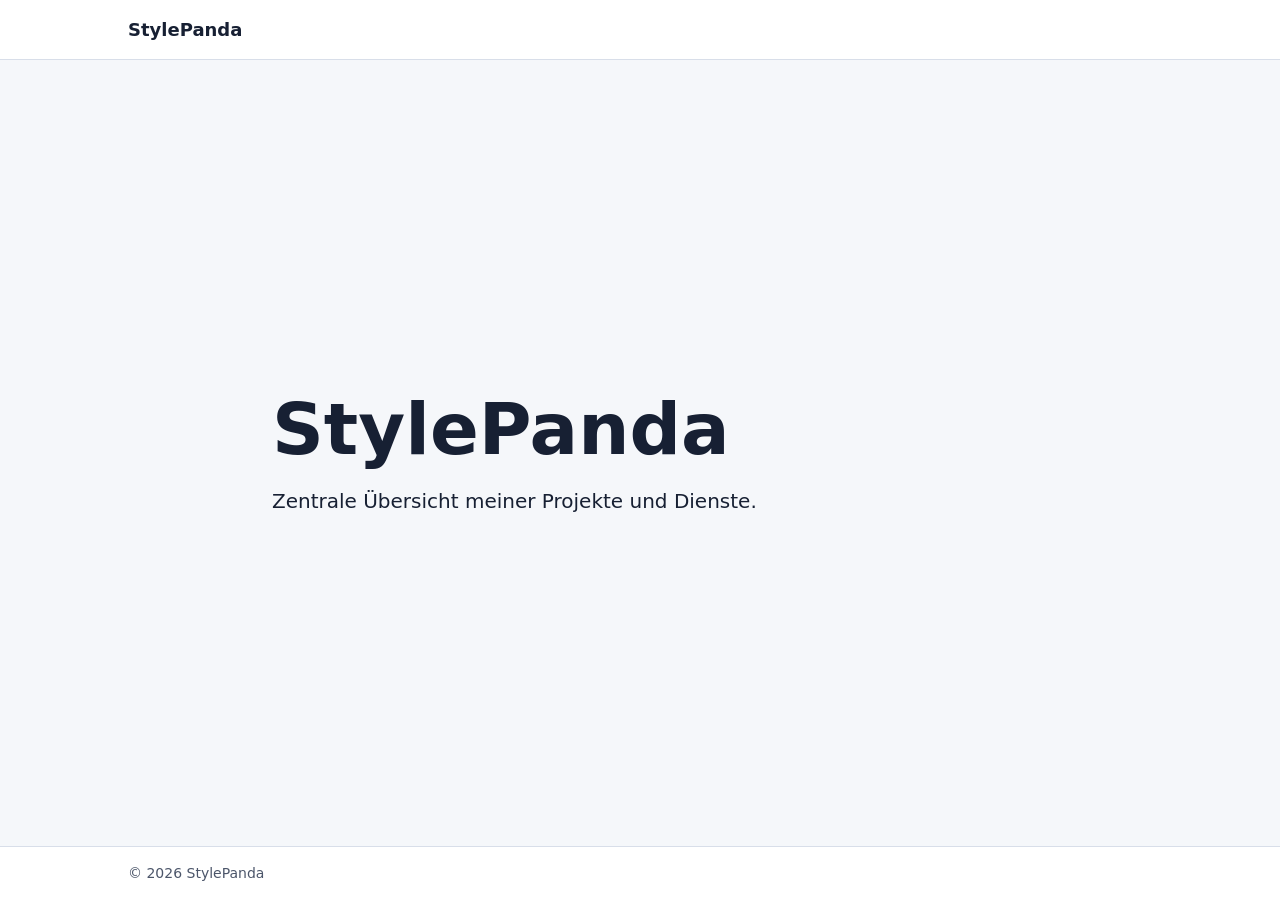
==== index.html @ 568612d7 "Add StylePanda technical website baseline" ====
<!doctype html>
<html lang="de">
<head>
    <meta charset="utf-8">
    <meta name="viewport" content="width=device-width, initial-scale=1">

    <title>StylePanda – Projekte und Dienste</title>
    <meta name="description" content="StylePanda ist die zentrale Übersicht meiner Projekte und Dienste.">
    <link rel="canonical" href="https://stylepanda.me/">

    <meta property="og:type" content="website">
    <meta property="og:locale" content="de_DE">
    <meta property="og:site_name" content="StylePanda">
    <meta property="og:title" content="StylePanda – Projekte und Dienste">
    <meta property="og:description" content="Zentrale Übersicht meiner Projekte und Dienste.">
    <meta property="og:url" content="https://stylepanda.me/">

    <meta name="twitter:card" content="summary">
    <meta name="twitter:title" content="StylePanda – Projekte und Dienste">
    <meta name="twitter:description" content="Zentrale Übersicht meiner Projekte und Dienste.">

    <link rel="stylesheet" href="/assets/css/main.css">
</head>
<body>
    <a class="skip-link" href="#main-content">Zum Inhalt springen</a>

    <header class="site-header">
        <div class="container">
            <a class="site-name" href="/" aria-label="StylePanda Startseite">StylePanda</a>
        </div>
    </header>

    <main id="main-content" class="site-main">
        <div class="container intro">
            <h1>StylePanda</h1>
            <p>Zentrale Übersicht meiner Projekte und Dienste.</p>
        </div>
    </main>

    <footer class="site-footer">
        <div class="container">
            <p>&copy; 2026 StylePanda</p>
        </div>
    </footer>
</body>
</html>
---- assets/css/main.css ----
:root {
    color-scheme: light;
    font-family: system-ui, -apple-system, BlinkMacSystemFont, "Segoe UI", sans-serif;
    line-height: 1.5;
    color: #172033;
    background: #f5f7fa;
}

*,
*::before,
*::after {
    box-sizing: border-box;
}

html {
    min-width: 20rem;
}

body {
    min-height: 100vh;
    margin: 0;
    display: flex;
    flex-direction: column;
    background: #f5f7fa;
}

a {
    color: #174ea6;
    text-underline-offset: 0.2em;
}

a:hover {
    text-decoration-thickness: 0.15em;
}

a:focus-visible {
    outline: 0.2rem solid #174ea6;
    outline-offset: 0.2rem;
    border-radius: 0.15rem;
}

.skip-link {
    position: fixed;
    top: 0.75rem;
    left: 0.75rem;
    z-index: 10;
    padding: 0.65rem 0.85rem;
    background: #ffffff;
    transform: translateY(-200%);
}

.skip-link:focus {
    transform: translateY(0);
}

.container {
    width: min(100% - 2rem, 64rem);
    margin-inline: auto;
}

.site-header,
.site-footer {
    padding-block: 1rem;
    background: #ffffff;
}

.site-header {
    border-bottom: 1px solid #d8dee9;
}

.site-name {
    color: inherit;
    font-size: 1.125rem;
    font-weight: 700;
    text-decoration: none;
}

.site-main {
    flex: 1;
    display: grid;
    align-items: center;
    padding-block: clamp(3rem, 10vw, 8rem);
}

.intro {
    max-width: 46rem;
}

.intro h1 {
    margin: 0;
    font-size: clamp(2.25rem, 8vw, 4.5rem);
    line-height: 1.1;
}

.intro p {
    max-width: 42rem;
    margin-block: 1rem 0;
    font-size: clamp(1rem, 2.5vw, 1.25rem);
}

.intro .eyebrow {
    margin-block: 0 0.5rem;
    font-size: 0.875rem;
    font-weight: 700;
    letter-spacing: 0.08em;
    text-transform: uppercase;
}

.site-footer {
    border-top: 1px solid #d8dee9;
    color: #4c566a;
    font-size: 0.875rem;
}

.site-footer p {
    margin: 0;
}

@media (max-width: 30rem) {
    .container {
        width: min(100% - 1.5rem, 64rem);
    }
}

@media (prefers-reduced-motion: reduce) {
    *,
    *::before,
    *::after {
        scroll-behavior: auto !important;
        transition-duration: 0.01ms !important;
        animation-duration: 0.01ms !important;
        animation-iteration-count: 1 !important;
    }
}
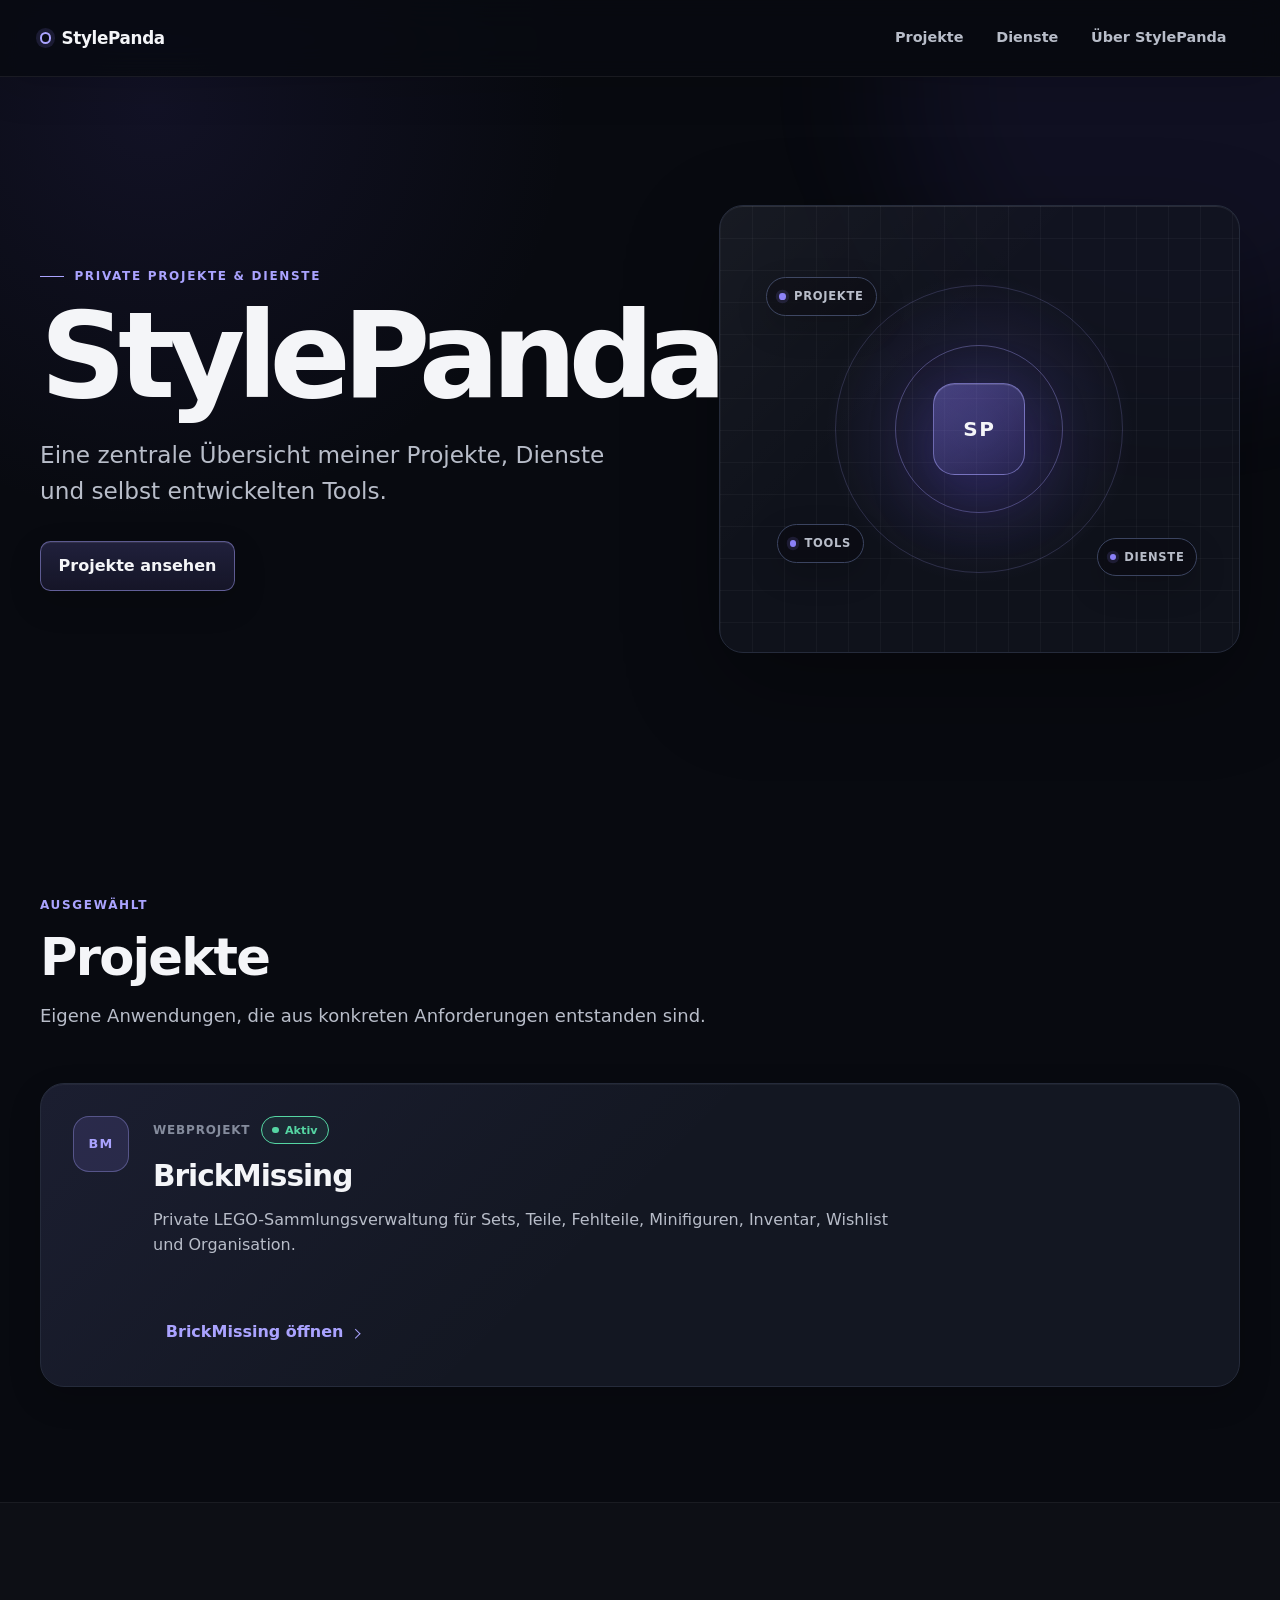
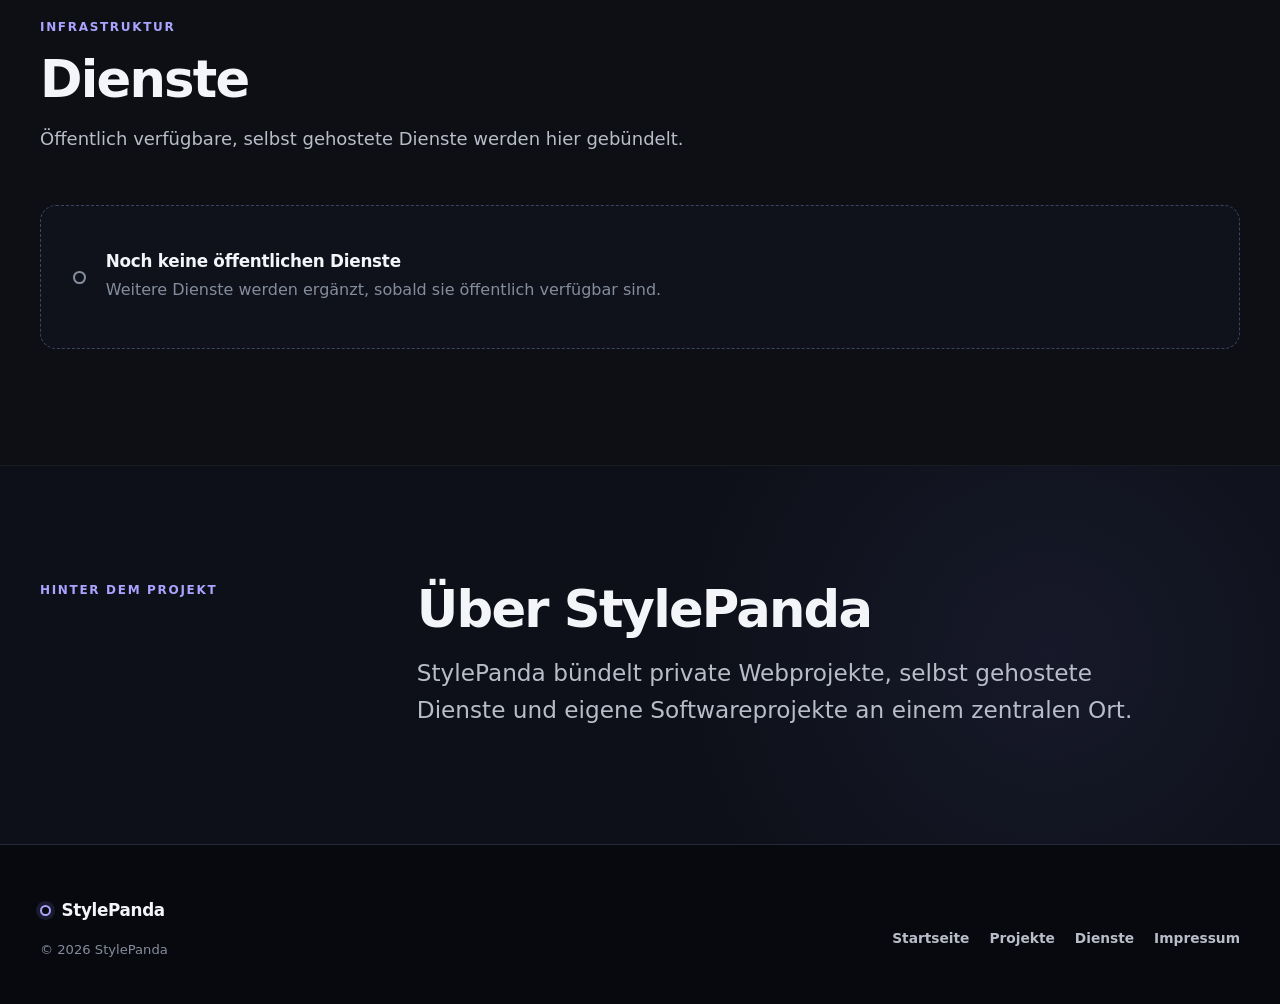
==== commit 864e0ae2: "Build StylePanda landing page" ====
--- a/index.html
+++ b/index.html
@@ -4,42 +4,134 @@
     <meta charset="utf-8">
     <meta name="viewport" content="width=device-width, initial-scale=1">
 
-    <title>StylePanda – Projekte und Dienste</title>
-    <meta name="description" content="StylePanda ist die zentrale Übersicht meiner Projekte und Dienste.">
+    <title>StylePanda – Projekte, Dienste und eigene Tools</title>
+    <meta name="description" content="StylePanda bündelt private Webprojekte, selbst gehostete Dienste und eigene Softwareprojekte an einem zentralen Ort.">
     <link rel="canonical" href="https://stylepanda.me/">
 
     <meta property="og:type" content="website">
     <meta property="og:locale" content="de_DE">
     <meta property="og:site_name" content="StylePanda">
-    <meta property="og:title" content="StylePanda – Projekte und Dienste">
-    <meta property="og:description" content="Zentrale Übersicht meiner Projekte und Dienste.">
+    <meta property="og:title" content="StylePanda – Projekte, Dienste und eigene Tools">
+    <meta property="og:description" content="Eine zentrale Übersicht meiner Projekte, Dienste und selbst entwickelten Tools.">
     <meta property="og:url" content="https://stylepanda.me/">
 
     <meta name="twitter:card" content="summary">
-    <meta name="twitter:title" content="StylePanda – Projekte und Dienste">
-    <meta name="twitter:description" content="Zentrale Übersicht meiner Projekte und Dienste.">
+    <meta name="twitter:title" content="StylePanda – Projekte, Dienste und eigene Tools">
+    <meta name="twitter:description" content="Eine zentrale Übersicht meiner Projekte, Dienste und selbst entwickelten Tools.">
 
     <link rel="stylesheet" href="/assets/css/main.css">
 </head>
-<body>
+<body id="startseite">
     <a class="skip-link" href="#main-content">Zum Inhalt springen</a>
 
     <header class="site-header">
-        <div class="container">
-            <a class="site-name" href="/" aria-label="StylePanda Startseite">StylePanda</a>
+        <div class="container header-inner">
+            <a class="site-name" href="#startseite" aria-label="StylePanda Startseite">
+                <span class="brand-dot" aria-hidden="true"></span>
+                StylePanda
+            </a>
+
+            <nav class="site-nav" aria-label="Hauptnavigation">
+                <ul>
+                    <li><a href="#projekte">Projekte</a></li>
+                    <li><a href="#dienste">Dienste</a></li>
+                    <li><a href="#ueber">Über StylePanda</a></li>
+                </ul>
+            </nav>
         </div>
     </header>
 
-    <main id="main-content" class="site-main">
-        <div class="container intro">
-            <h1>StylePanda</h1>
-            <p>Zentrale Übersicht meiner Projekte und Dienste.</p>
-        </div>
+    <main id="main-content">
+        <section class="hero" aria-labelledby="hero-title">
+            <div class="container hero-grid">
+                <div class="hero-copy">
+                    <p class="section-label"><span aria-hidden="true"></span> Private Projekte &amp; Dienste</p>
+                    <h1 id="hero-title">StylePanda</h1>
+                    <p class="hero-lead">Eine zentrale Übersicht meiner Projekte, Dienste und selbst entwickelten Tools.</p>
+                    <a class="button-link" href="#projekte">Projekte ansehen</a>
+                </div>
+
+                <div class="hero-visual" aria-hidden="true">
+                    <div class="visual-orbit visual-orbit-outer"></div>
+                    <div class="visual-orbit visual-orbit-inner"></div>
+                    <div class="visual-core">SP</div>
+                    <div class="visual-node visual-node-projects">Projekte</div>
+                    <div class="visual-node visual-node-services">Dienste</div>
+                    <div class="visual-node visual-node-tools">Tools</div>
+                </div>
+            </div>
+        </section>
+
+        <section id="projekte" class="content-section" aria-labelledby="projects-title">
+            <div class="container">
+                <div class="section-heading">
+                    <p class="section-label">Ausgewählt</p>
+                    <h2 id="projects-title">Projekte</h2>
+                    <p>Eigene Anwendungen, die aus konkreten Anforderungen entstanden sind.</p>
+                </div>
+
+                <div class="project-grid">
+                    <article class="project-card">
+                        <div class="project-monogram" aria-hidden="true">BM</div>
+                        <div class="project-content">
+                            <div class="card-meta">
+                                <span class="category">Webprojekt</span>
+                                <span class="status status-active"><span aria-hidden="true"></span>Aktiv</span>
+                            </div>
+                            <h3>BrickMissing</h3>
+                            <p>Private LEGO-Sammlungsverwaltung für Sets, Teile, Fehlteile, Minifiguren, Inventar, Wishlist und Organisation.</p>
+                        </div>
+                        <a class="card-link" href="https://brickmissing.stylepanda.me/">BrickMissing öffnen</a>
+                    </article>
+                </div>
+            </div>
+        </section>
+
+        <section id="dienste" class="content-section section-secondary" aria-labelledby="services-title">
+            <div class="container">
+                <div class="section-heading">
+                    <p class="section-label">Infrastruktur</p>
+                    <h2 id="services-title">Dienste</h2>
+                    <p>Öffentlich verfügbare, selbst gehostete Dienste werden hier gebündelt.</p>
+                </div>
+
+                <div class="empty-state">
+                    <span class="empty-state-mark" aria-hidden="true"></span>
+                    <div>
+                        <h3>Noch keine öffentlichen Dienste</h3>
+                        <p>Weitere Dienste werden ergänzt, sobald sie öffentlich verfügbar sind.</p>
+                    </div>
+                </div>
+            </div>
+        </section>
+
+        <section id="ueber" class="content-section about-section" aria-labelledby="about-title">
+            <div class="container about-grid">
+                <p class="section-label">Hinter dem Projekt</p>
+                <div class="about-copy">
+                    <h2 id="about-title">Über StylePanda</h2>
+                    <p>StylePanda bündelt private Webprojekte, selbst gehostete Dienste und eigene Softwareprojekte an einem zentralen Ort.</p>
+                </div>
+            </div>
+        </section>
     </main>
 
     <footer class="site-footer">
-        <div class="container">
-            <p>&copy; 2026 StylePanda</p>
+        <div class="container footer-grid">
+            <div>
+                <a class="site-name footer-brand" href="#startseite">
+                    <span class="brand-dot" aria-hidden="true"></span>
+                    StylePanda
+                </a>
+                <p class="copyright">&copy; 2026 StylePanda</p>
+            </div>
+
+            <nav class="footer-nav" aria-label="Footer-Navigation">
+                <a href="#startseite">Startseite</a>
+                <a href="#projekte">Projekte</a>
+                <a href="#dienste">Dienste</a>
+                <a href="https://brickmissing.stylepanda.me/impressum/">Impressum</a>
+            </nav>
         </div>
     </footer>
 </body>
--- a/assets/css/main.css
+++ b/assets/css/main.css
@@ -1,11 +1,33 @@
+/* 1. Tokens */
 :root {
-    color-scheme: light;
-    font-family: system-ui, -apple-system, BlinkMacSystemFont, "Segoe UI", sans-serif;
-    line-height: 1.5;
-    color: #172033;
-    background: #f5f7fa;
-}
-
+    color-scheme: dark;
+    --background: #080a10;
+    --background-secondary: #0d1018;
+    --surface: #131722;
+    --surface-hover: #181d2a;
+    --border: #252b3b;
+    --border-strong: #3b4460;
+    --text-primary: #f4f5f8;
+    --text-secondary: #b8bdc9;
+    --text-muted: #858c9d;
+    --accent: #8b80f9;
+    --accent-hover: #aaa3ff;
+    --accent-soft: rgba(139, 128, 249, 0.14);
+    --success: #55d6a3;
+    --warning: #e4b85d;
+    --error: #f27d8e;
+    --shadow-small: 0 0.75rem 2rem rgba(0, 0, 0, 0.18);
+    --shadow-large: 0 2rem 6rem rgba(0, 0, 0, 0.32);
+    --radius-small: 0.65rem;
+    --radius-medium: 1rem;
+    --radius-large: 1.5rem;
+    --container: 75rem;
+    font-family: Inter, system-ui, -apple-system, BlinkMacSystemFont, "Segoe UI", Arial, sans-serif;
+    line-height: 1.6;
+    font-synthesis: none;
+}
+
+/* 2. Reset and base */
 *,
 *::before,
 *::after {
@@ -13,7 +35,8 @@
 }
 
 html {
-    min-width: 20rem;
+    scroll-behavior: smooth;
+    scroll-padding-top: 6.5rem;
 }
 
 body {
@@ -21,31 +44,798 @@
     margin: 0;
     display: flex;
     flex-direction: column;
-    background: #f5f7fa;
+    color: var(--text-primary);
+    background:
+        radial-gradient(circle at 12% 4%, rgba(91, 75, 194, 0.12), transparent 26rem),
+        var(--background);
+    -webkit-font-smoothing: antialiased;
+    text-rendering: optimizeLegibility;
+}
+
+main {
+    flex: 1;
+}
+
+h1,
+h2,
+h3,
+p {
+    margin-top: 0;
+}
+
+h1,
+h2,
+h3 {
+    letter-spacing: -0.035em;
+    line-height: 1.12;
 }
 
 a {
-    color: #174ea6;
-    text-underline-offset: 0.2em;
-}
-
-a:hover {
-    text-decoration-thickness: 0.15em;
-}
-
-a:focus-visible {
-    outline: 0.2rem solid #174ea6;
-    outline-offset: 0.2rem;
-    border-radius: 0.15rem;
-}
-
+    color: inherit;
+    text-underline-offset: 0.22em;
+}
+
+::selection {
+    color: var(--text-primary);
+    background: rgba(139, 128, 249, 0.35);
+}
+
+/* 3. Layout */
+.container {
+    width: min(calc(100% - 3rem), var(--container));
+    margin-inline: auto;
+}
+
+.content-section {
+    padding-block: clamp(5rem, 9vw, 8rem);
+    scroll-margin-top: 5rem;
+}
+
+.section-secondary {
+    border-block: 1px solid rgba(255, 255, 255, 0.055);
+    background: rgba(255, 255, 255, 0.018);
+}
+
+.section-heading {
+    max-width: 42rem;
+    margin-bottom: clamp(2rem, 5vw, 3.25rem);
+}
+
+.section-heading h2,
+.about-copy h2 {
+    margin-bottom: 1rem;
+    font-size: clamp(2rem, 5vw, 3.2rem);
+}
+
+.section-heading > p:last-child,
+.about-copy p {
+    margin-bottom: 0;
+    color: var(--text-secondary);
+    font-size: clamp(1rem, 2vw, 1.125rem);
+}
+
+.section-label {
+    margin-bottom: 0.85rem;
+    color: var(--accent-hover);
+    font-size: 0.75rem;
+    font-weight: 750;
+    letter-spacing: 0.14em;
+    text-transform: uppercase;
+}
+
+/* 4. Header */
+.site-header {
+    position: sticky;
+    top: 0;
+    z-index: 20;
+    border-bottom: 1px solid rgba(255, 255, 255, 0.07);
+    background: rgba(8, 10, 16, 0.82);
+    box-shadow: 0 0.75rem 2.5rem rgba(0, 0, 0, 0.12);
+    backdrop-filter: blur(1rem) saturate(130%);
+    -webkit-backdrop-filter: blur(1rem) saturate(130%);
+}
+
+.header-inner {
+    min-height: 4.75rem;
+    display: flex;
+    align-items: center;
+    justify-content: space-between;
+    gap: 2rem;
+}
+
+.site-name {
+    min-height: 2.75rem;
+    display: inline-flex;
+    align-items: center;
+    gap: 0.65rem;
+    font-size: 1.05rem;
+    font-weight: 760;
+    letter-spacing: -0.02em;
+    text-decoration: none;
+}
+
+.brand-dot {
+    width: 0.7rem;
+    height: 0.7rem;
+    border: 2px solid var(--accent-hover);
+    border-radius: 50%;
+    box-shadow: 0 0 0 0.25rem var(--accent-soft);
+}
+
+.site-nav ul {
+    margin: 0;
+    padding: 0;
+    display: flex;
+    align-items: center;
+    gap: 0.35rem;
+    list-style: none;
+}
+
+.site-nav a,
+.footer-nav a {
+    color: var(--text-secondary);
+    text-decoration: none;
+}
+
+.site-nav a {
+    min-height: 2.75rem;
+    padding-inline: 0.85rem;
+    display: inline-flex;
+    align-items: center;
+    border-radius: var(--radius-small);
+    font-size: 0.9rem;
+    font-weight: 600;
+}
+
+.site-nav a:hover,
+.footer-nav a:hover {
+    color: var(--text-primary);
+}
+
+.site-nav a:hover {
+    background: rgba(255, 255, 255, 0.045);
+}
+
+/* 5. Hero */
+.hero {
+    position: relative;
+    overflow: hidden;
+    padding-block: clamp(5rem, 10vw, 9rem);
+}
+
+.hero::before {
+    content: "";
+    position: absolute;
+    width: 36rem;
+    height: 36rem;
+    top: -18rem;
+    right: -12rem;
+    border-radius: 50%;
+    background: rgba(96, 78, 222, 0.09);
+    filter: blur(4rem);
+    pointer-events: none;
+}
+
+.hero-grid {
+    display: grid;
+    grid-template-columns: minmax(0, 1.05fr) minmax(20rem, 0.95fr);
+    align-items: center;
+    gap: clamp(3rem, 8vw, 7rem);
+}
+
+.hero-copy {
+    position: relative;
+    z-index: 1;
+}
+
+.hero-copy .section-label {
+    display: flex;
+    align-items: center;
+    gap: 0.65rem;
+}
+
+.hero-copy .section-label span {
+    width: 1.5rem;
+    height: 1px;
+    background: currentColor;
+}
+
+.hero h1 {
+    margin-bottom: 1.5rem;
+    font-size: clamp(4rem, 10vw, 7.5rem);
+    font-weight: 780;
+    letter-spacing: -0.07em;
+    line-height: 0.94;
+    text-wrap: balance;
+}
+
+.hero-lead {
+    max-width: 39rem;
+    margin-bottom: 2rem;
+    color: var(--text-secondary);
+    font-size: clamp(1.15rem, 2.7vw, 1.45rem);
+    line-height: 1.55;
+}
+
+.button-link {
+    min-height: 3rem;
+    width: fit-content;
+    padding: 0.7rem 1.1rem;
+    display: inline-flex;
+    align-items: center;
+    justify-content: center;
+    border: 1px solid rgba(170, 163, 255, 0.48);
+    border-radius: var(--radius-small);
+    color: var(--text-primary);
+    background: linear-gradient(180deg, rgba(139, 128, 249, 0.19), rgba(139, 128, 249, 0.1));
+    box-shadow: inset 0 1px rgba(255, 255, 255, 0.08), var(--shadow-small);
+    font-weight: 700;
+    text-decoration: none;
+}
+
+.button-link:hover {
+    border-color: var(--accent-hover);
+    background: linear-gradient(180deg, rgba(139, 128, 249, 0.27), rgba(139, 128, 249, 0.14));
+}
+
+.hero-visual {
+    position: relative;
+    min-height: 28rem;
+    overflow: hidden;
+    border: 1px solid var(--border);
+    border-radius: var(--radius-large);
+    background:
+        linear-gradient(rgba(255, 255, 255, 0.035) 1px, transparent 1px),
+        linear-gradient(90deg, rgba(255, 255, 255, 0.035) 1px, transparent 1px),
+        radial-gradient(circle at 50% 50%, rgba(125, 107, 237, 0.2), transparent 45%),
+        rgba(18, 21, 32, 0.72);
+    background-size: 2rem 2rem, 2rem 2rem, auto, auto;
+    box-shadow: inset 0 1px rgba(255, 255, 255, 0.07), var(--shadow-large);
+}
+
+.hero-visual::after {
+    content: "";
+    position: absolute;
+    inset: 0;
+    background: linear-gradient(135deg, rgba(255, 255, 255, 0.035), transparent 38%);
+    pointer-events: none;
+}
+
+.visual-orbit,
+.visual-core,
+.visual-node {
+    position: absolute;
+}
+
+.visual-orbit {
+    top: 50%;
+    left: 50%;
+    border: 1px solid rgba(170, 163, 255, 0.19);
+    border-radius: 50%;
+    transform: translate(-50%, -50%);
+}
+
+.visual-orbit-outer {
+    width: 18rem;
+    height: 18rem;
+}
+
+.visual-orbit-inner {
+    width: 10.5rem;
+    height: 10.5rem;
+    border-color: rgba(170, 163, 255, 0.35);
+}
+
+.visual-core {
+    width: 5.75rem;
+    height: 5.75rem;
+    top: 50%;
+    left: 50%;
+    display: grid;
+    place-items: center;
+    border: 1px solid rgba(170, 163, 255, 0.52);
+    border-radius: 1.35rem;
+    color: var(--text-primary);
+    background: linear-gradient(145deg, rgba(139, 128, 249, 0.38), rgba(58, 48, 130, 0.32));
+    box-shadow: 0 1.25rem 4rem rgba(71, 53, 175, 0.32), inset 0 1px rgba(255, 255, 255, 0.13);
+    font-size: 1.25rem;
+    font-weight: 800;
+    letter-spacing: 0.08em;
+    transform: translate(-50%, -50%);
+}
+
+.visual-node {
+    min-height: 2.4rem;
+    padding: 0.45rem 0.75rem;
+    display: flex;
+    align-items: center;
+    border: 1px solid var(--border-strong);
+    border-radius: 999px;
+    color: var(--text-secondary);
+    background: rgba(10, 12, 19, 0.82);
+    box-shadow: var(--shadow-small);
+    font-size: 0.72rem;
+    font-weight: 700;
+    letter-spacing: 0.06em;
+    text-transform: uppercase;
+}
+
+.visual-node::before {
+    content: "";
+    width: 0.42rem;
+    height: 0.42rem;
+    margin-right: 0.5rem;
+    border-radius: 50%;
+    background: var(--accent);
+    box-shadow: 0 0 0 0.2rem var(--accent-soft);
+}
+
+.visual-node-projects {
+    top: 16%;
+    left: 9%;
+}
+
+.visual-node-services {
+    right: 8%;
+    bottom: 17%;
+}
+
+.visual-node-tools {
+    left: 11%;
+    bottom: 20%;
+}
+
+/* 6. Sections */
+.about-section {
+    background:
+        radial-gradient(circle at 82% 50%, rgba(139, 128, 249, 0.08), transparent 24rem),
+        var(--background-secondary);
+}
+
+.about-grid {
+    display: grid;
+    grid-template-columns: minmax(10rem, 0.5fr) minmax(0, 1.5fr);
+    align-items: start;
+    gap: clamp(2rem, 8vw, 8rem);
+}
+
+.about-copy {
+    max-width: 47rem;
+}
+
+.about-copy p {
+    font-size: clamp(1.15rem, 2.5vw, 1.45rem);
+}
+
+.empty-state {
+    min-height: 9rem;
+    padding: clamp(1.4rem, 4vw, 2rem);
+    display: flex;
+    align-items: center;
+    gap: 1.25rem;
+    border: 1px dashed var(--border-strong);
+    border-radius: var(--radius-medium);
+    background: rgba(19, 23, 34, 0.5);
+}
+
+.empty-state-mark {
+    width: 0.8rem;
+    height: 0.8rem;
+    flex: 0 0 auto;
+    border: 2px solid var(--text-muted);
+    border-radius: 50%;
+}
+
+.empty-state h3 {
+    margin-bottom: 0.35rem;
+    font-size: 1.05rem;
+    letter-spacing: -0.015em;
+}
+
+.empty-state p {
+    margin-bottom: 0;
+    color: var(--text-muted);
+}
+
+/* 7. Cards */
+.project-grid {
+    display: grid;
+    grid-template-columns: repeat(auto-fit, minmax(min(100%, 24rem), 1fr));
+    gap: 1.25rem;
+}
+
+.project-card {
+    min-height: 19rem;
+    padding: clamp(1.4rem, 4vw, 2rem);
+    display: grid;
+    grid-template-columns: auto minmax(0, 1fr);
+    grid-template-rows: 1fr auto;
+    gap: 1.5rem;
+    border: 1px solid var(--border);
+    border-radius: var(--radius-large);
+    background:
+        linear-gradient(135deg, rgba(139, 128, 249, 0.065), transparent 48%),
+        var(--surface);
+    box-shadow: inset 0 1px rgba(255, 255, 255, 0.045), var(--shadow-small);
+    transition: transform 180ms ease, border-color 180ms ease, background-color 180ms ease, box-shadow 180ms ease;
+}
+
+.project-monogram {
+    width: 3.5rem;
+    height: 3.5rem;
+    display: grid;
+    place-items: center;
+    border: 1px solid rgba(170, 163, 255, 0.35);
+    border-radius: 1rem;
+    color: var(--accent-hover);
+    background: var(--accent-soft);
+    font-size: 0.8rem;
+    font-weight: 800;
+    letter-spacing: 0.09em;
+}
+
+.project-content h3 {
+    margin-bottom: 0.85rem;
+    font-size: clamp(1.45rem, 3vw, 1.85rem);
+}
+
+.project-content > p {
+    max-width: 48rem;
+    margin-bottom: 0;
+    color: var(--text-secondary);
+}
+
+.card-meta {
+    margin-bottom: 1rem;
+    display: flex;
+    flex-wrap: wrap;
+    align-items: center;
+    gap: 0.65rem;
+}
+
+.category {
+    color: var(--text-muted);
+    font-size: 0.75rem;
+    font-weight: 700;
+    letter-spacing: 0.07em;
+    text-transform: uppercase;
+}
+
+.card-link {
+    min-height: 2.75rem;
+    width: fit-content;
+    padding: 0.5rem 0.8rem;
+    grid-column: 2;
+    display: inline-flex;
+    align-items: center;
+    gap: 0.55rem;
+    align-self: end;
+    border-radius: var(--radius-small);
+    color: var(--accent-hover);
+    font-weight: 700;
+    text-decoration: none;
+}
+
+.card-link::after {
+    content: "";
+    width: 0.45rem;
+    height: 0.45rem;
+    border-top: 0.12rem solid currentColor;
+    border-right: 0.12rem solid currentColor;
+    transform: translateY(0.08rem) rotate(45deg);
+}
+
+.card-link:hover {
+    background: var(--accent-soft);
+}
+
+/* 8. Status */
+.status {
+    min-height: 1.75rem;
+    padding-inline: 0.65rem;
+    display: inline-flex;
+    align-items: center;
+    gap: 0.4rem;
+    border: 1px solid currentColor;
+    border-radius: 999px;
+    font-size: 0.7rem;
+    font-weight: 760;
+    line-height: 1;
+}
+
+.status span {
+    width: 0.4rem;
+    height: 0.4rem;
+    border-radius: 50%;
+    background: currentColor;
+}
+
+.status-active {
+    color: var(--success);
+    background: rgba(85, 214, 163, 0.08);
+}
+
+.status-development {
+    color: var(--accent-hover);
+    background: var(--accent-soft);
+}
+
+.status-maintenance {
+    color: var(--warning);
+    background: rgba(228, 184, 93, 0.08);
+}
+
+.status-archived {
+    color: var(--text-muted);
+    background: rgba(133, 140, 157, 0.08);
+}
+
+.status-error {
+    color: var(--error);
+    background: rgba(242, 125, 142, 0.08);
+}
+
+/* 9. Footer */
+.site-footer {
+    padding-block: 2.75rem;
+    border-top: 1px solid var(--border);
+    background: #07090e;
+}
+
+.footer-grid {
+    display: flex;
+    align-items: flex-end;
+    justify-content: space-between;
+    gap: 2rem;
+}
+
+.footer-brand {
+    margin-bottom: 0.4rem;
+}
+
+.copyright {
+    margin-bottom: 0;
+    color: var(--text-muted);
+    font-size: 0.82rem;
+}
+
+.footer-nav {
+    display: flex;
+    flex-wrap: wrap;
+    justify-content: flex-end;
+    gap: 0.25rem 1.25rem;
+}
+
+.footer-nav a {
+    min-height: 2.75rem;
+    display: inline-flex;
+    align-items: center;
+    font-size: 0.86rem;
+    font-weight: 600;
+}
+
+/* 10. 404 */
+.error-page {
+    background:
+        radial-gradient(circle at 50% 35%, rgba(94, 76, 210, 0.16), transparent 30rem),
+        var(--background);
+}
+
+.error-main {
+    min-height: min(46rem, calc(100vh - 10rem));
+    padding-block: clamp(4rem, 10vw, 8rem);
+    display: grid;
+    place-items: center;
+}
+
+.error-panel {
+    position: relative;
+    max-width: 49rem;
+    margin-inline: auto;
+    padding: clamp(2rem, 7vw, 4.5rem);
+    overflow: hidden;
+    border: 1px solid var(--border);
+    border-radius: var(--radius-large);
+    background: rgba(19, 23, 34, 0.76);
+    box-shadow: inset 0 1px rgba(255, 255, 255, 0.055), var(--shadow-large);
+    text-align: center;
+}
+
+.error-code {
+    position: absolute;
+    top: -2.5rem;
+    right: -0.5rem;
+    color: rgba(170, 163, 255, 0.055);
+    font-size: clamp(8rem, 28vw, 15rem);
+    font-weight: 850;
+    letter-spacing: -0.08em;
+    line-height: 1;
+    pointer-events: none;
+}
+
+.error-panel .section-label,
+.error-panel h1,
+.error-panel > p,
+.error-panel .button-link {
+    position: relative;
+}
+
+.error-panel h1 {
+    margin-bottom: 1rem;
+    font-size: clamp(2.4rem, 7vw, 4.5rem);
+}
+
+.error-panel > p:not(.section-label) {
+    max-width: 35rem;
+    margin: 0 auto 2rem;
+    color: var(--text-secondary);
+}
+
+.footer-grid-compact {
+    align-items: center;
+}
+
+/* 11. Responsive */
+@media (hover: hover) {
+    .project-card:hover {
+        border-color: var(--border-strong);
+        background-color: var(--surface-hover);
+        box-shadow: inset 0 1px rgba(255, 255, 255, 0.065), 0 1.5rem 3.5rem rgba(0, 0, 0, 0.26);
+        transform: translateY(-0.2rem);
+    }
+
+    .button-link {
+        transition: border-color 160ms ease, background 160ms ease, transform 160ms ease;
+    }
+
+    .button-link:hover {
+        transform: translateY(-0.1rem);
+    }
+}
+
+@media (max-width: 58rem) {
+    .hero-grid {
+        grid-template-columns: 1fr;
+    }
+
+    .hero-copy {
+        max-width: 46rem;
+    }
+
+    .hero-visual {
+        width: min(100%, 42rem);
+        min-height: 24rem;
+    }
+}
+
+@media (max-width: 44rem) {
+    html {
+        scroll-padding-top: 8.75rem;
+    }
+
+    .container {
+        width: min(calc(100% - 2rem), var(--container));
+    }
+
+    .header-inner {
+        padding-block: 0.6rem;
+        flex-wrap: wrap;
+        gap: 0.2rem 1rem;
+    }
+
+    .site-name {
+        min-height: 2.5rem;
+    }
+
+    .site-nav {
+        width: 100%;
+    }
+
+    .site-nav ul {
+        display: grid;
+        grid-template-columns: repeat(3, minmax(0, 1fr));
+        gap: 0.25rem;
+    }
+
+    .site-nav a {
+        min-height: 2.75rem;
+        padding-inline: 0.35rem;
+        justify-content: center;
+        text-align: center;
+        font-size: 0.78rem;
+    }
+
+    .about-grid {
+        grid-template-columns: 1fr;
+        gap: 0.5rem;
+    }
+
+    .project-card {
+        grid-template-columns: 1fr;
+        grid-template-rows: auto;
+    }
+
+    .project-monogram {
+        width: 3.1rem;
+        height: 3.1rem;
+    }
+
+    .card-link {
+        grid-column: 1;
+    }
+
+    .footer-grid {
+        align-items: flex-start;
+        flex-direction: column;
+    }
+
+    .footer-nav {
+        width: 100%;
+        justify-content: flex-start;
+        gap-inline: 1rem;
+    }
+}
+
+@media (max-width: 30rem) {
+    .hero {
+        padding-top: 4rem;
+    }
+
+    .hero h1 {
+        font-size: clamp(3.25rem, 19vw, 5rem);
+    }
+
+    .hero-visual {
+        min-height: 20rem;
+    }
+
+    .visual-orbit-outer {
+        width: 15rem;
+        height: 15rem;
+    }
+
+    .visual-orbit-inner {
+        width: 9rem;
+        height: 9rem;
+    }
+
+    .visual-node {
+        min-height: 2rem;
+        padding: 0.35rem 0.55rem;
+        font-size: 0.62rem;
+    }
+
+    .visual-node-projects {
+        top: 11%;
+        left: 5%;
+    }
+
+    .visual-node-services {
+        right: 4%;
+        bottom: 12%;
+    }
+
+    .visual-node-tools {
+        left: 5%;
+        bottom: 16%;
+    }
+
+    .empty-state {
+        align-items: flex-start;
+    }
+}
+
+/* 12. Accessibility */
 .skip-link {
     position: fixed;
     top: 0.75rem;
     left: 0.75rem;
-    z-index: 10;
-    padding: 0.65rem 0.85rem;
-    background: #ffffff;
+    z-index: 100;
+    padding: 0.7rem 0.9rem;
+    border-radius: var(--radius-small);
+    color: var(--background);
+    background: var(--text-primary);
+    font-weight: 750;
     transform: translateY(-200%);
 }
 
@@ -53,76 +843,17 @@
     transform: translateY(0);
 }
 
-.container {
-    width: min(100% - 2rem, 64rem);
-    margin-inline: auto;
-}
-
-.site-header,
-.site-footer {
-    padding-block: 1rem;
-    background: #ffffff;
-}
-
-.site-header {
-    border-bottom: 1px solid #d8dee9;
-}
-
-.site-name {
-    color: inherit;
-    font-size: 1.125rem;
-    font-weight: 700;
-    text-decoration: none;
-}
-
-.site-main {
-    flex: 1;
-    display: grid;
-    align-items: center;
-    padding-block: clamp(3rem, 10vw, 8rem);
-}
-
-.intro {
-    max-width: 46rem;
-}
-
-.intro h1 {
-    margin: 0;
-    font-size: clamp(2.25rem, 8vw, 4.5rem);
-    line-height: 1.1;
-}
-
-.intro p {
-    max-width: 42rem;
-    margin-block: 1rem 0;
-    font-size: clamp(1rem, 2.5vw, 1.25rem);
-}
-
-.intro .eyebrow {
-    margin-block: 0 0.5rem;
-    font-size: 0.875rem;
-    font-weight: 700;
-    letter-spacing: 0.08em;
-    text-transform: uppercase;
-}
-
-.site-footer {
-    border-top: 1px solid #d8dee9;
-    color: #4c566a;
-    font-size: 0.875rem;
-}
-
-.site-footer p {
-    margin: 0;
-}
-
-@media (max-width: 30rem) {
-    .container {
-        width: min(100% - 1.5rem, 64rem);
-    }
+a:focus-visible {
+    outline: 0.2rem solid var(--accent-hover);
+    outline-offset: 0.22rem;
+    border-radius: 0.2rem;
 }
 
 @media (prefers-reduced-motion: reduce) {
+    html {
+        scroll-behavior: auto;
+    }
+
     *,
     *::before,
     *::after {
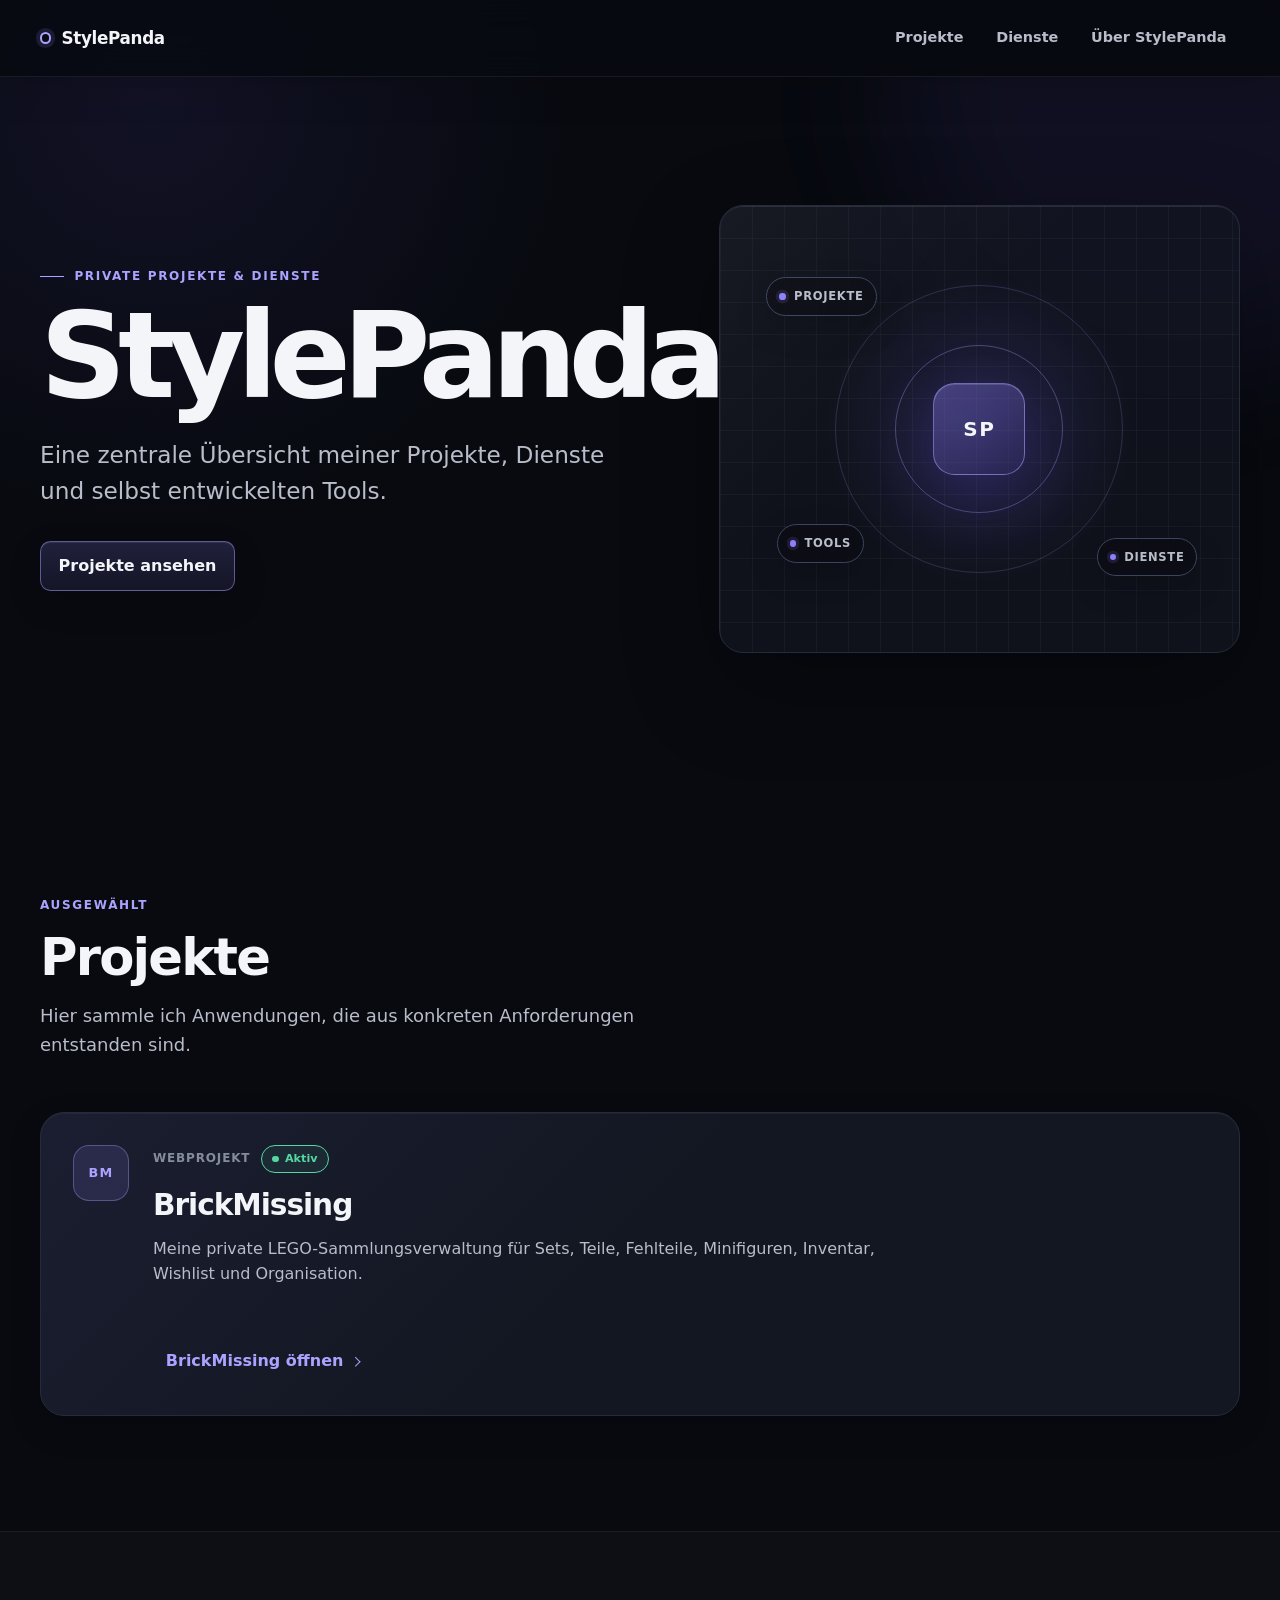
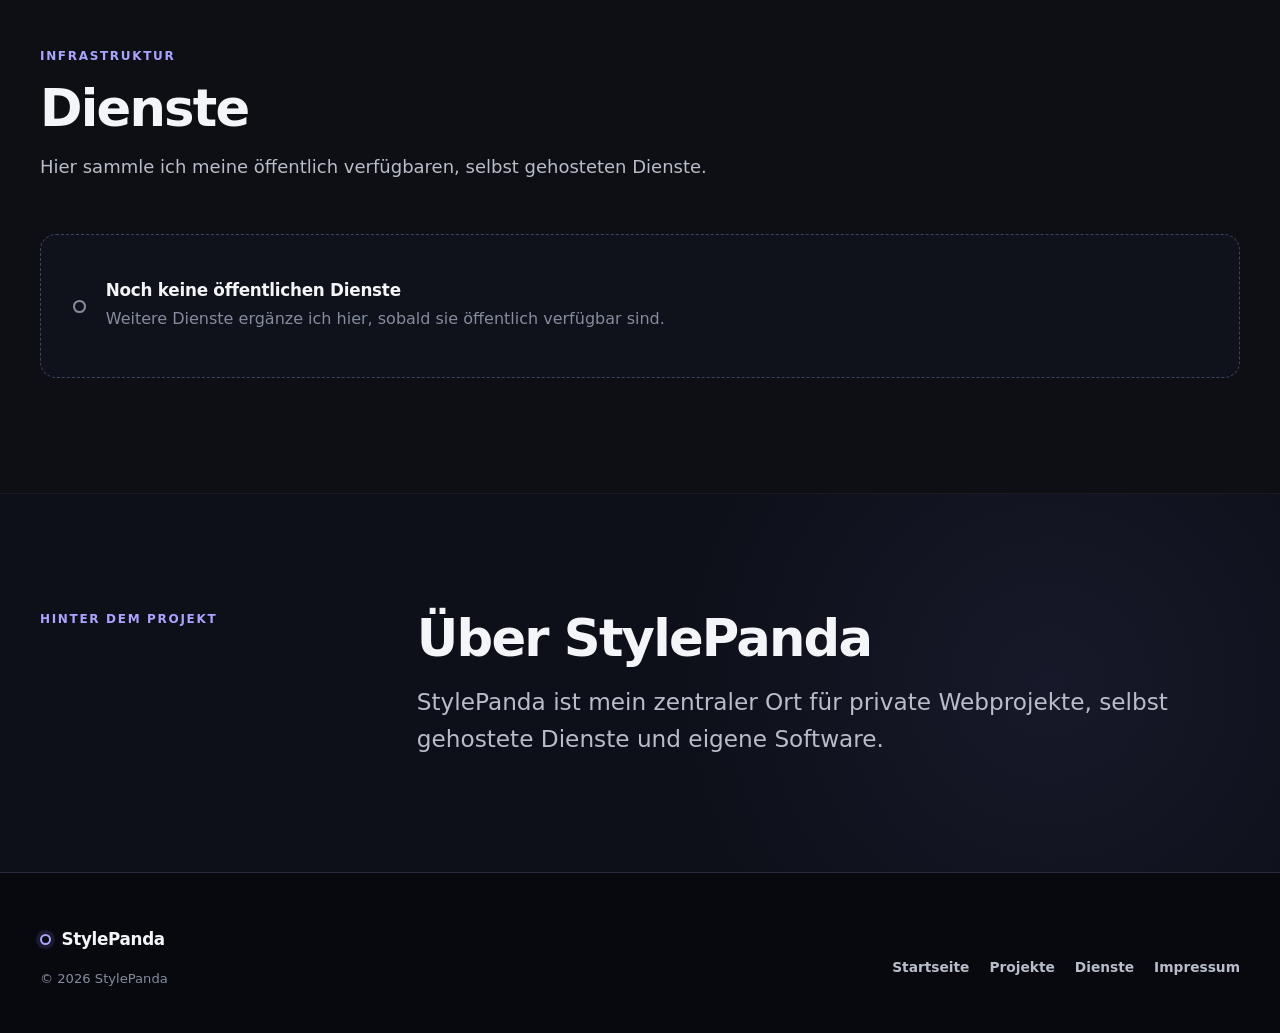
==== commit 8a20e224: "Use first-person copy across StylePanda" ====
--- a/index.html
+++ b/index.html
@@ -5,7 +5,7 @@
     <meta name="viewport" content="width=device-width, initial-scale=1">
 
     <title>StylePanda – Projekte, Dienste und eigene Tools</title>
-    <meta name="description" content="StylePanda bündelt private Webprojekte, selbst gehostete Dienste und eigene Softwareprojekte an einem zentralen Ort.">
+    <meta name="description" content="StylePanda ist mein zentraler Ort für private Webprojekte, selbst gehostete Dienste und eigene Software.">
     <link rel="canonical" href="https://stylepanda.me/">
 
     <meta property="og:type" content="website">
@@ -67,7 +67,7 @@
                 <div class="section-heading">
                     <p class="section-label">Ausgewählt</p>
                     <h2 id="projects-title">Projekte</h2>
-                    <p>Eigene Anwendungen, die aus konkreten Anforderungen entstanden sind.</p>
+                    <p>Hier sammle ich Anwendungen, die aus konkreten Anforderungen entstanden sind.</p>
                 </div>
 
                 <div class="project-grid">
@@ -79,7 +79,7 @@
                                 <span class="status status-active"><span aria-hidden="true"></span>Aktiv</span>
                             </div>
                             <h3>BrickMissing</h3>
-                            <p>Private LEGO-Sammlungsverwaltung für Sets, Teile, Fehlteile, Minifiguren, Inventar, Wishlist und Organisation.</p>
+                            <p>Meine private LEGO-Sammlungsverwaltung für Sets, Teile, Fehlteile, Minifiguren, Inventar, Wishlist und Organisation.</p>
                         </div>
                         <a class="card-link" href="https://brickmissing.stylepanda.me/">BrickMissing öffnen</a>
                     </article>
@@ -92,14 +92,14 @@
                 <div class="section-heading">
                     <p class="section-label">Infrastruktur</p>
                     <h2 id="services-title">Dienste</h2>
-                    <p>Öffentlich verfügbare, selbst gehostete Dienste werden hier gebündelt.</p>
+                    <p>Hier sammle ich meine öffentlich verfügbaren, selbst gehosteten Dienste.</p>
                 </div>
 
                 <div class="empty-state">
                     <span class="empty-state-mark" aria-hidden="true"></span>
                     <div>
                         <h3>Noch keine öffentlichen Dienste</h3>
-                        <p>Weitere Dienste werden ergänzt, sobald sie öffentlich verfügbar sind.</p>
+                        <p>Weitere Dienste ergänze ich hier, sobald sie öffentlich verfügbar sind.</p>
                     </div>
                 </div>
             </div>
@@ -110,7 +110,7 @@
                 <p class="section-label">Hinter dem Projekt</p>
                 <div class="about-copy">
                     <h2 id="about-title">Über StylePanda</h2>
-                    <p>StylePanda bündelt private Webprojekte, selbst gehostete Dienste und eigene Softwareprojekte an einem zentralen Ort.</p>
+                    <p>StylePanda ist mein zentraler Ort für private Webprojekte, selbst gehostete Dienste und eigene Software.</p>
                 </div>
             </div>
         </section>
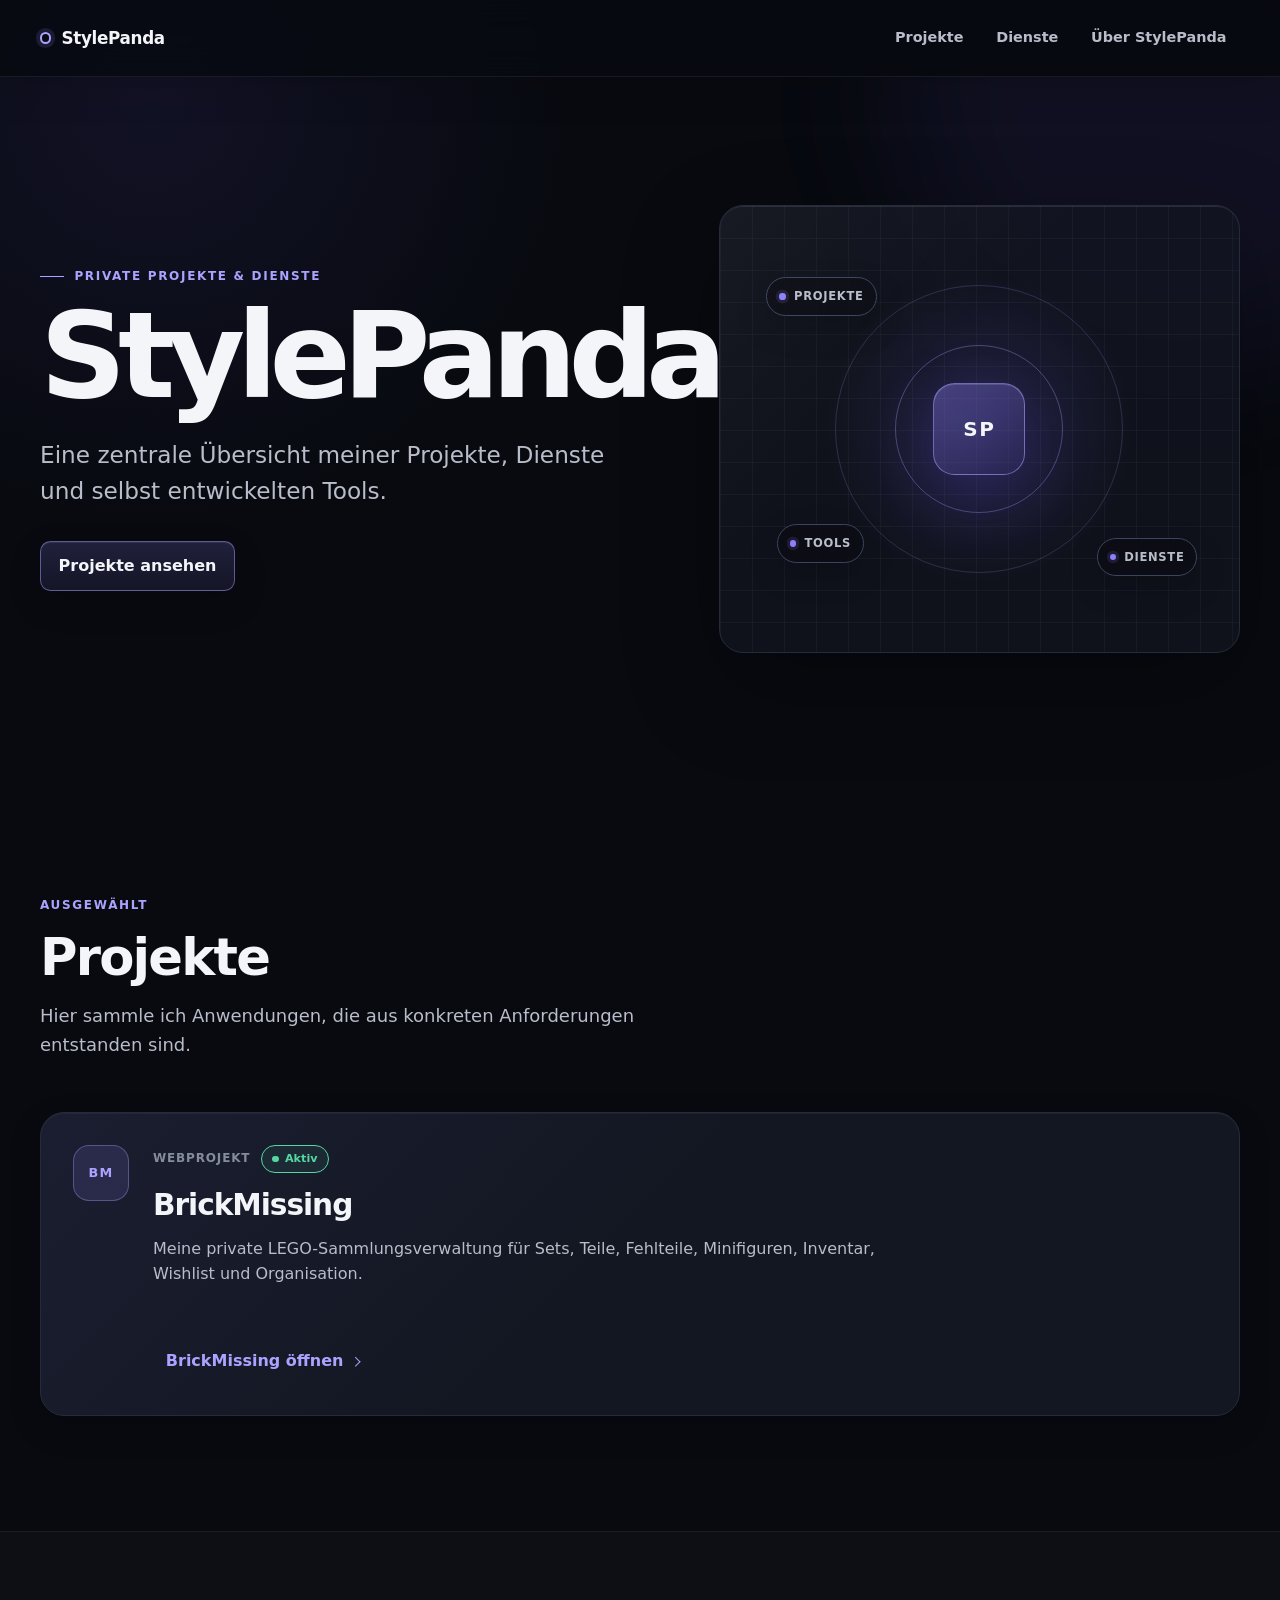
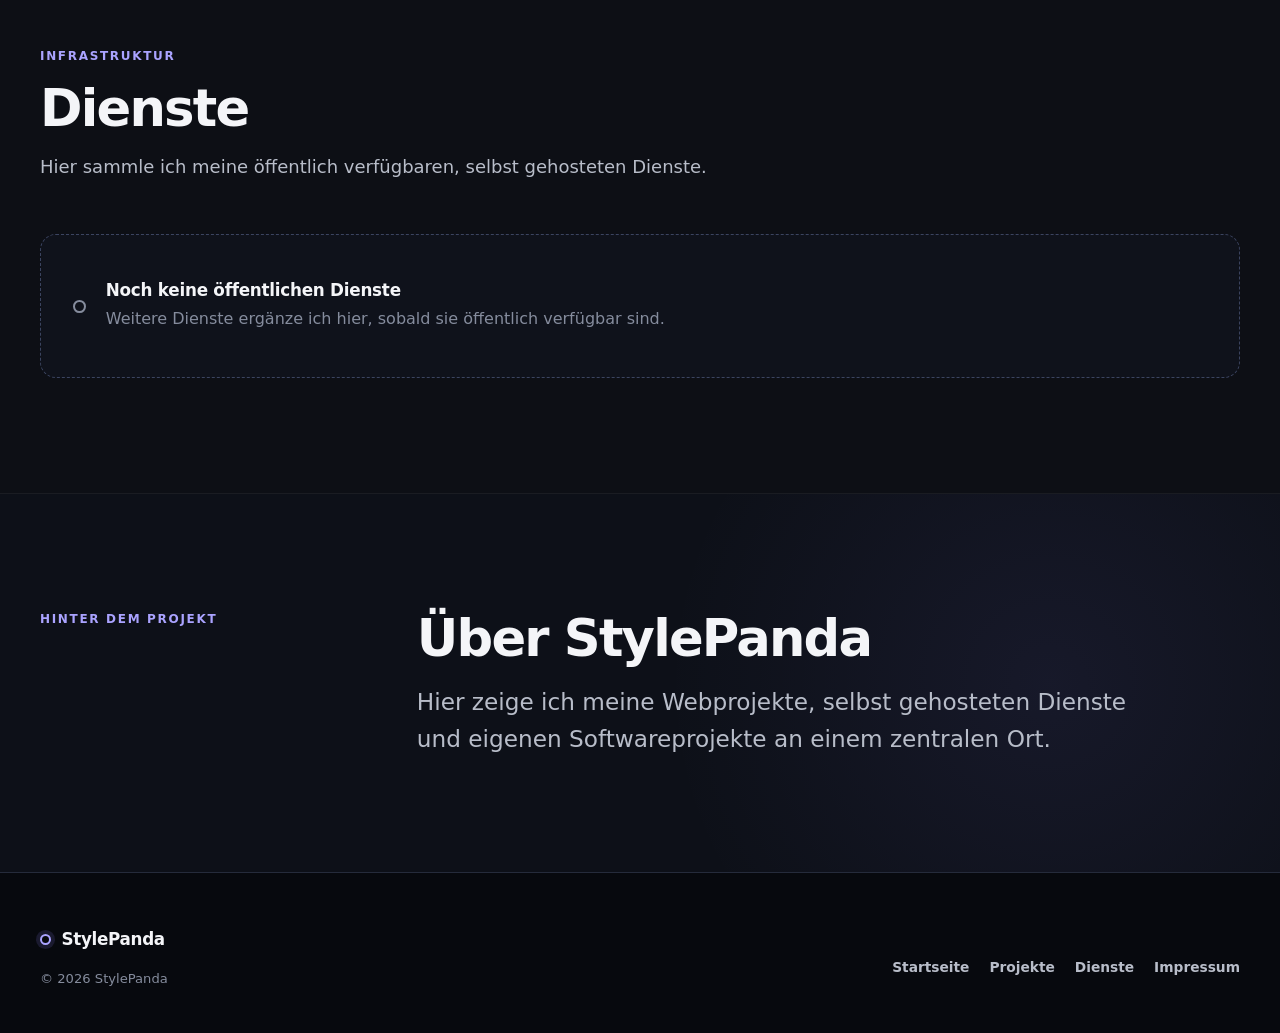
==== commit 004d6685: "Improve StylePanda about text" ====
--- a/index.html
+++ b/index.html
@@ -110,7 +110,7 @@
                 <p class="section-label">Hinter dem Projekt</p>
                 <div class="about-copy">
                     <h2 id="about-title">Über StylePanda</h2>
-                    <p>StylePanda ist mein zentraler Ort für private Webprojekte, selbst gehostete Dienste und eigene Software.</p>
+                    <p>Hier zeige ich meine Webprojekte, selbst gehosteten Dienste und eigenen Softwareprojekte an einem zentralen Ort.</p>
                 </div>
             </div>
         </section>
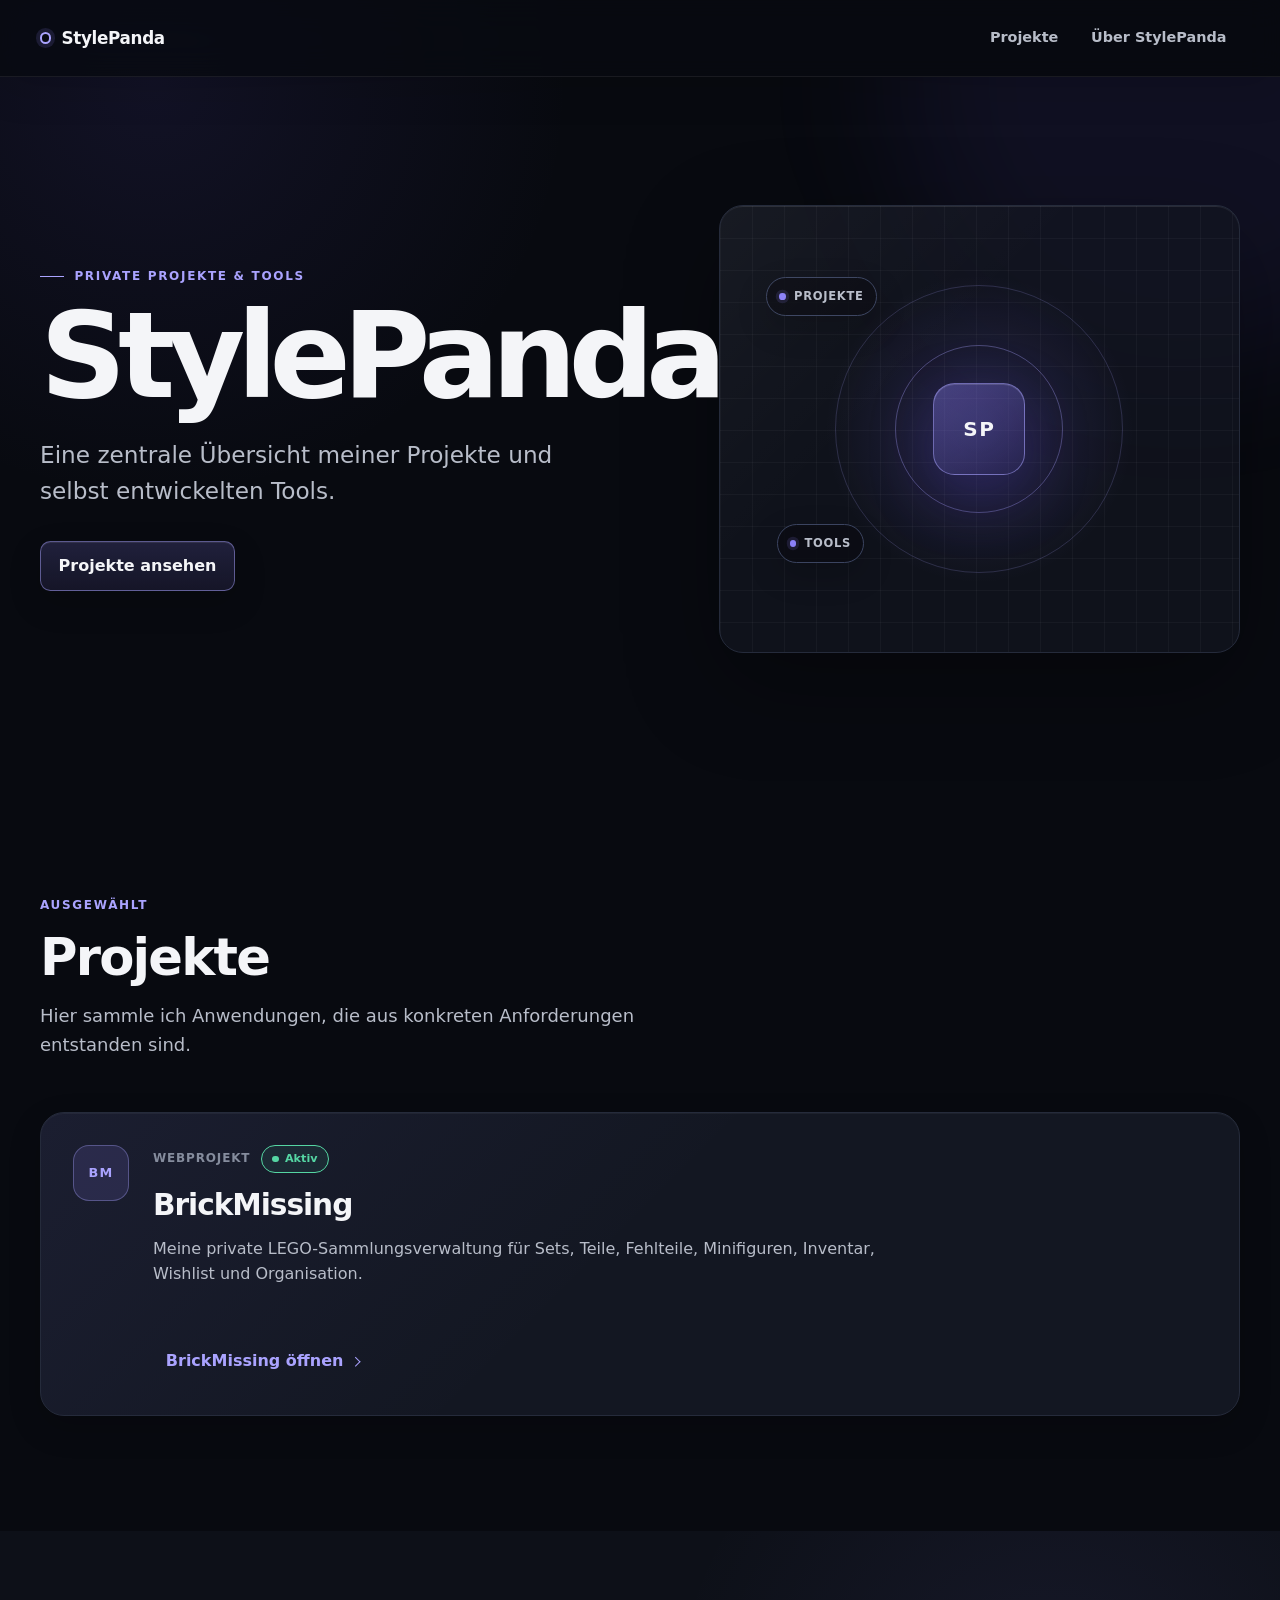
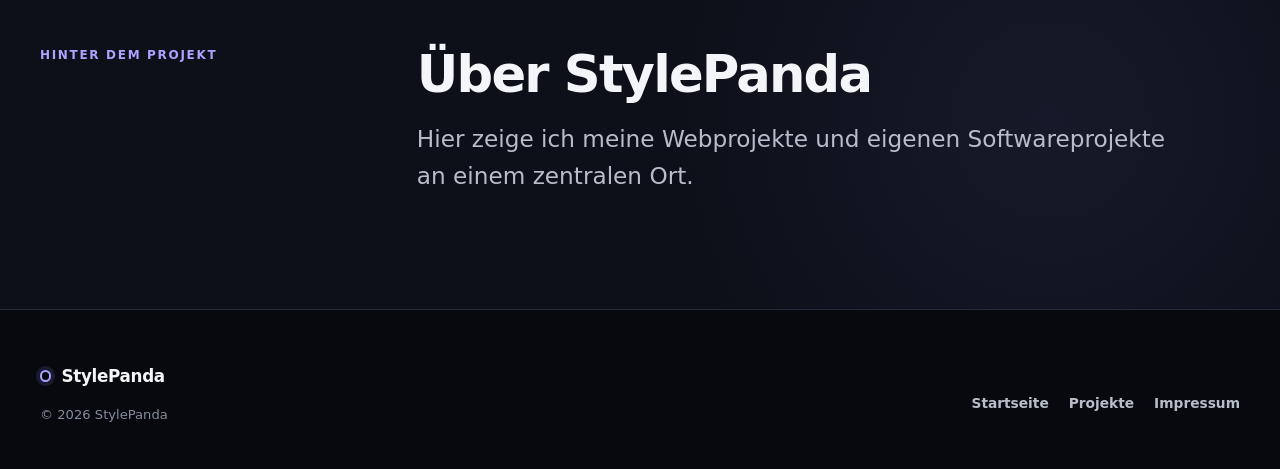
==== commit 95be3389: "Improve StylePanda about text" ====
--- a/index.html
+++ b/index.html
@@ -4,20 +4,20 @@
     <meta charset="utf-8">
     <meta name="viewport" content="width=device-width, initial-scale=1">
 
-    <title>StylePanda – Projekte, Dienste und eigene Tools</title>
-    <meta name="description" content="StylePanda ist mein zentraler Ort für private Webprojekte, selbst gehostete Dienste und eigene Software.">
+    <title>StylePanda – Projekte und eigene Tools</title>
+    <meta name="description" content="StylePanda ist mein zentraler Ort für Webprojekte und eigene Softwareprojekte.">
     <link rel="canonical" href="https://stylepanda.me/">
 
     <meta property="og:type" content="website">
     <meta property="og:locale" content="de_DE">
     <meta property="og:site_name" content="StylePanda">
-    <meta property="og:title" content="StylePanda – Projekte, Dienste und eigene Tools">
-    <meta property="og:description" content="Eine zentrale Übersicht meiner Projekte, Dienste und selbst entwickelten Tools.">
+    <meta property="og:title" content="StylePanda – Projekte und eigene Tools">
+    <meta property="og:description" content="Eine zentrale Übersicht meiner Projekte und selbst entwickelten Tools.">
     <meta property="og:url" content="https://stylepanda.me/">
 
     <meta name="twitter:card" content="summary">
-    <meta name="twitter:title" content="StylePanda – Projekte, Dienste und eigene Tools">
-    <meta name="twitter:description" content="Eine zentrale Übersicht meiner Projekte, Dienste und selbst entwickelten Tools.">
+    <meta name="twitter:title" content="StylePanda – Projekte und eigene Tools">
+    <meta name="twitter:description" content="Eine zentrale Übersicht meiner Projekte und selbst entwickelten Tools.">
 
     <link rel="stylesheet" href="/assets/css/main.css">
 </head>
@@ -34,7 +34,6 @@
             <nav class="site-nav" aria-label="Hauptnavigation">
                 <ul>
                     <li><a href="#projekte">Projekte</a></li>
-                    <li><a href="#dienste">Dienste</a></li>
                     <li><a href="#ueber">Über StylePanda</a></li>
                 </ul>
             </nav>
@@ -45,9 +44,9 @@
         <section class="hero" aria-labelledby="hero-title">
             <div class="container hero-grid">
                 <div class="hero-copy">
-                    <p class="section-label"><span aria-hidden="true"></span> Private Projekte &amp; Dienste</p>
+                    <p class="section-label"><span aria-hidden="true"></span> Private Projekte &amp; Tools</p>
                     <h1 id="hero-title">StylePanda</h1>
-                    <p class="hero-lead">Eine zentrale Übersicht meiner Projekte, Dienste und selbst entwickelten Tools.</p>
+                    <p class="hero-lead">Eine zentrale Übersicht meiner Projekte und selbst entwickelten Tools.</p>
                     <a class="button-link" href="#projekte">Projekte ansehen</a>
                 </div>
 
@@ -56,7 +55,6 @@
                     <div class="visual-orbit visual-orbit-inner"></div>
                     <div class="visual-core">SP</div>
                     <div class="visual-node visual-node-projects">Projekte</div>
-                    <div class="visual-node visual-node-services">Dienste</div>
                     <div class="visual-node visual-node-tools">Tools</div>
                 </div>
             </div>
@@ -87,30 +85,12 @@
             </div>
         </section>
 
-        <section id="dienste" class="content-section section-secondary" aria-labelledby="services-title">
-            <div class="container">
-                <div class="section-heading">
-                    <p class="section-label">Infrastruktur</p>
-                    <h2 id="services-title">Dienste</h2>
-                    <p>Hier sammle ich meine öffentlich verfügbaren, selbst gehosteten Dienste.</p>
-                </div>
-
-                <div class="empty-state">
-                    <span class="empty-state-mark" aria-hidden="true"></span>
-                    <div>
-                        <h3>Noch keine öffentlichen Dienste</h3>
-                        <p>Weitere Dienste ergänze ich hier, sobald sie öffentlich verfügbar sind.</p>
-                    </div>
-                </div>
-            </div>
-        </section>
-
         <section id="ueber" class="content-section about-section" aria-labelledby="about-title">
             <div class="container about-grid">
                 <p class="section-label">Hinter dem Projekt</p>
                 <div class="about-copy">
                     <h2 id="about-title">Über StylePanda</h2>
-                    <p>Hier zeige ich meine Webprojekte, selbst gehosteten Dienste und eigenen Softwareprojekte an einem zentralen Ort.</p>
+                    <p>Hier zeige ich meine Webprojekte und eigenen Softwareprojekte an einem zentralen Ort.</p>
                 </div>
             </div>
         </section>
@@ -129,7 +109,6 @@
             <nav class="footer-nav" aria-label="Footer-Navigation">
                 <a href="#startseite">Startseite</a>
                 <a href="#projekte">Projekte</a>
-                <a href="#dienste">Dienste</a>
                 <a href="https://brickmissing.stylepanda.me/impressum/">Impressum</a>
             </nav>
         </div>
--- a/assets/css/main.css
+++ b/assets/css/main.css
@@ -91,11 +91,6 @@
     scroll-margin-top: 5rem;
 }
 
-.section-secondary {
-    border-block: 1px solid rgba(255, 255, 255, 0.055);
-    background: rgba(255, 255, 255, 0.018);
-}
-
 .section-heading {
     max-width: 42rem;
     margin-bottom: clamp(2rem, 5vw, 3.25rem);
@@ -375,11 +370,6 @@
     left: 9%;
 }
 
-.visual-node-services {
-    right: 8%;
-    bottom: 17%;
-}
-
 .visual-node-tools {
     left: 11%;
     bottom: 20%;
@@ -405,36 +395,6 @@
 
 .about-copy p {
     font-size: clamp(1.15rem, 2.5vw, 1.45rem);
-}
-
-.empty-state {
-    min-height: 9rem;
-    padding: clamp(1.4rem, 4vw, 2rem);
-    display: flex;
-    align-items: center;
-    gap: 1.25rem;
-    border: 1px dashed var(--border-strong);
-    border-radius: var(--radius-medium);
-    background: rgba(19, 23, 34, 0.5);
-}
-
-.empty-state-mark {
-    width: 0.8rem;
-    height: 0.8rem;
-    flex: 0 0 auto;
-    border: 2px solid var(--text-muted);
-    border-radius: 50%;
-}
-
-.empty-state h3 {
-    margin-bottom: 0.35rem;
-    font-size: 1.05rem;
-    letter-spacing: -0.015em;
-}
-
-.empty-state p {
-    margin-bottom: 0;
-    color: var(--text-muted);
 }
 
 /* 7. Cards */
@@ -733,7 +693,7 @@
 
     .site-nav ul {
         display: grid;
-        grid-template-columns: repeat(3, minmax(0, 1fr));
+        grid-template-columns: repeat(2, minmax(0, 1fr));
         gap: 0.25rem;
     }
 
@@ -810,19 +770,11 @@
         left: 5%;
     }
 
-    .visual-node-services {
-        right: 4%;
-        bottom: 12%;
-    }
-
     .visual-node-tools {
         left: 5%;
         bottom: 16%;
     }
 
-    .empty-state {
-        align-items: flex-start;
-    }
 }
 
 /* 12. Accessibility */
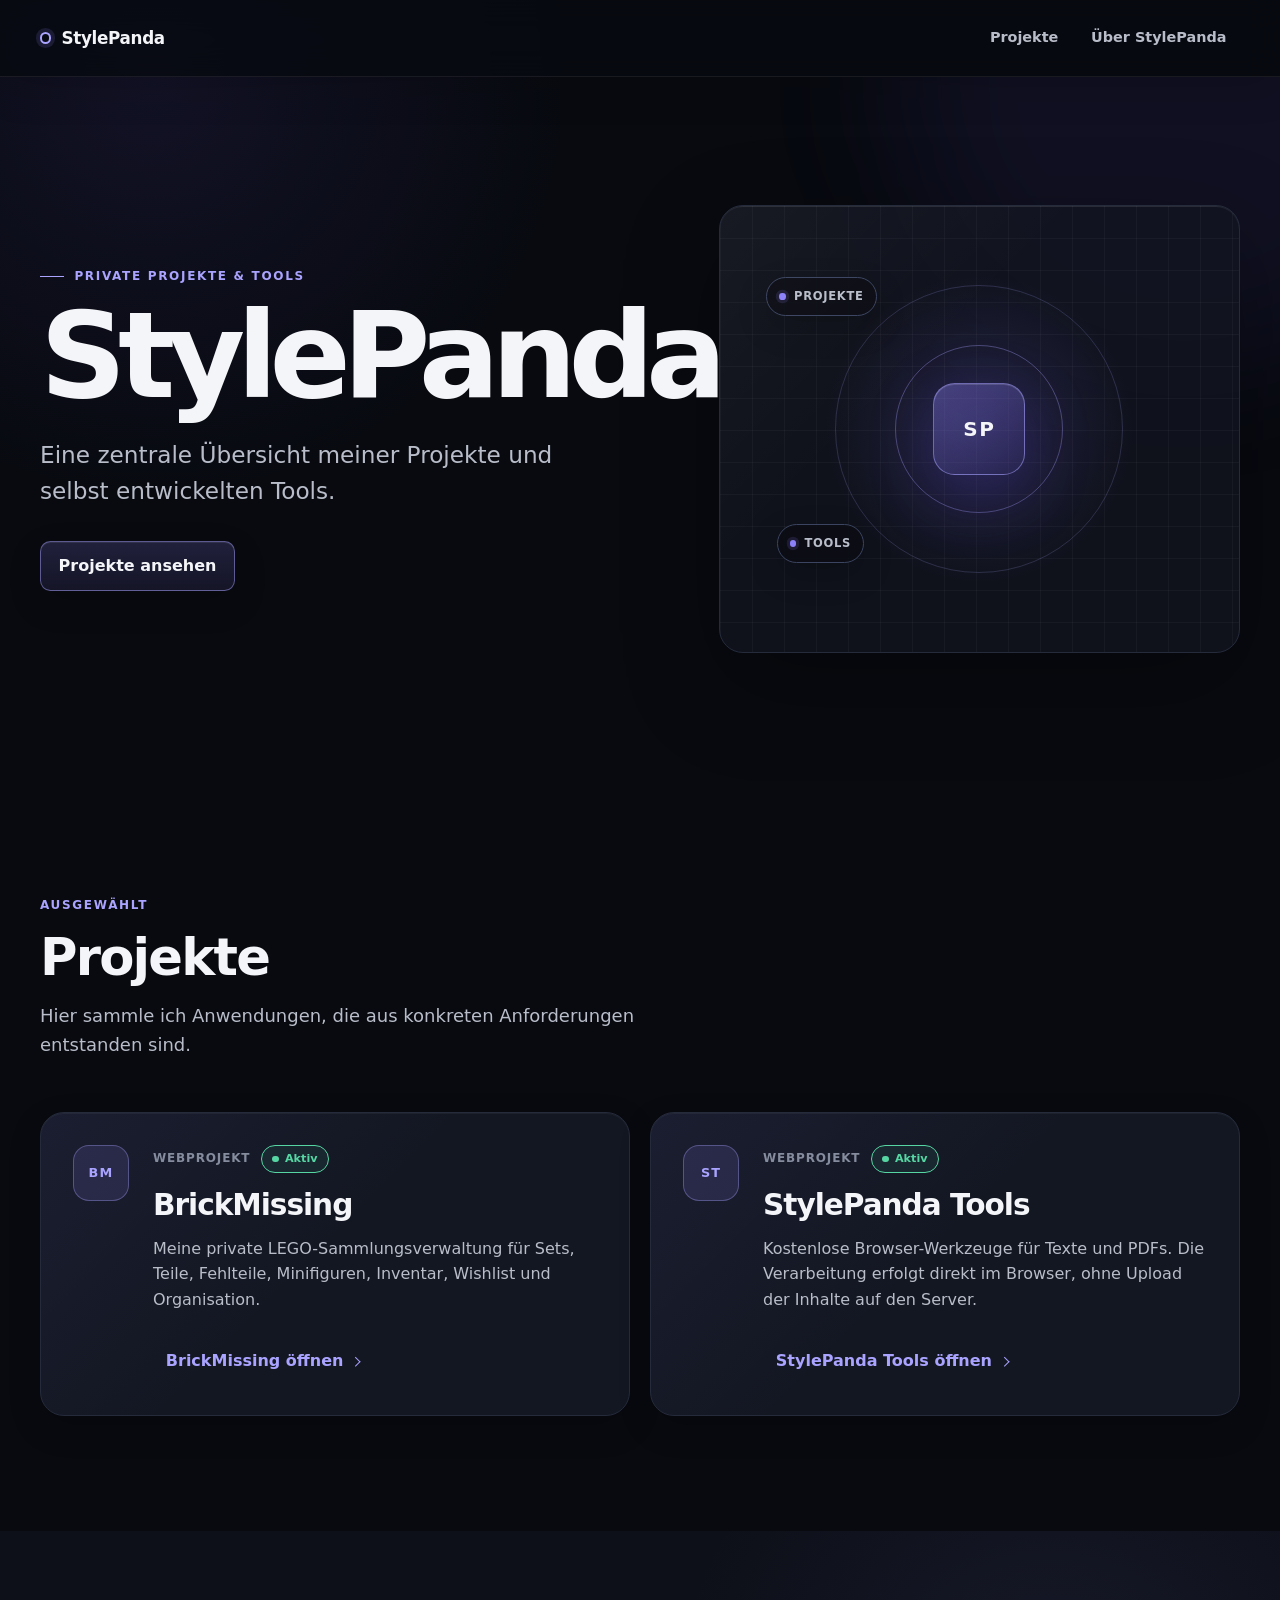
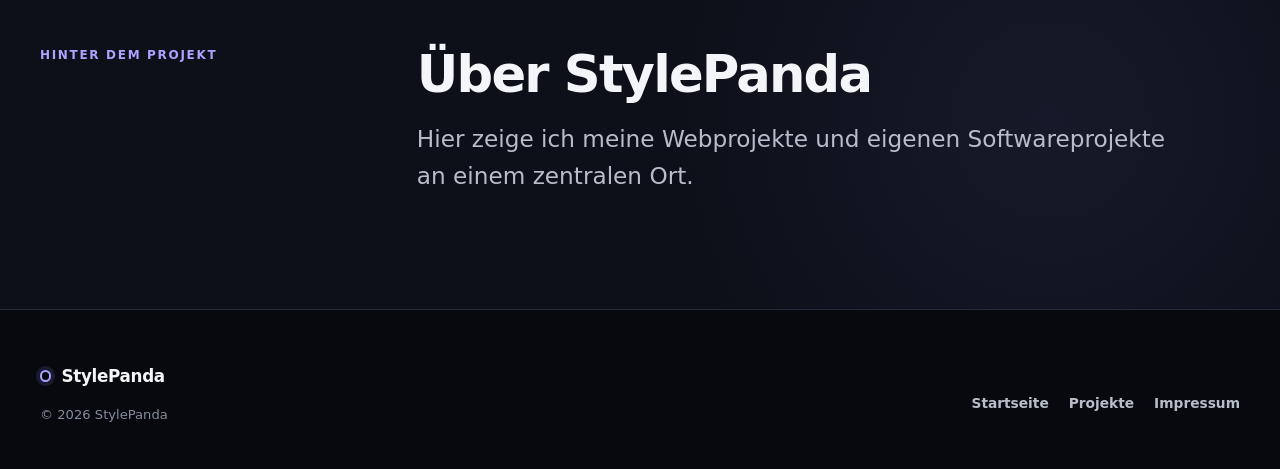
==== commit 890c84fe: "Add StylePanda Tools to project overview" ====
--- a/index.html
+++ b/index.html
@@ -81,6 +81,19 @@
                         </div>
                         <a class="card-link" href="https://brickmissing.stylepanda.me/">BrickMissing öffnen</a>
                     </article>
+
+                    <article class="project-card">
+                        <div class="project-monogram" aria-hidden="true">ST</div>
+                        <div class="project-content">
+                            <div class="card-meta">
+                                <span class="category">Webprojekt</span>
+                                <span class="status status-active"><span aria-hidden="true"></span>Aktiv</span>
+                            </div>
+                            <h3>StylePanda Tools</h3>
+                            <p>Kostenlose Browser-Werkzeuge für Texte und PDFs. Die Verarbeitung erfolgt direkt im Browser, ohne Upload der Inhalte auf den Server.</p>
+                        </div>
+                        <a class="card-link" href="https://tools.stylepanda.me/">StylePanda Tools öffnen</a>
+                    </article>
                 </div>
             </div>
         </section>
